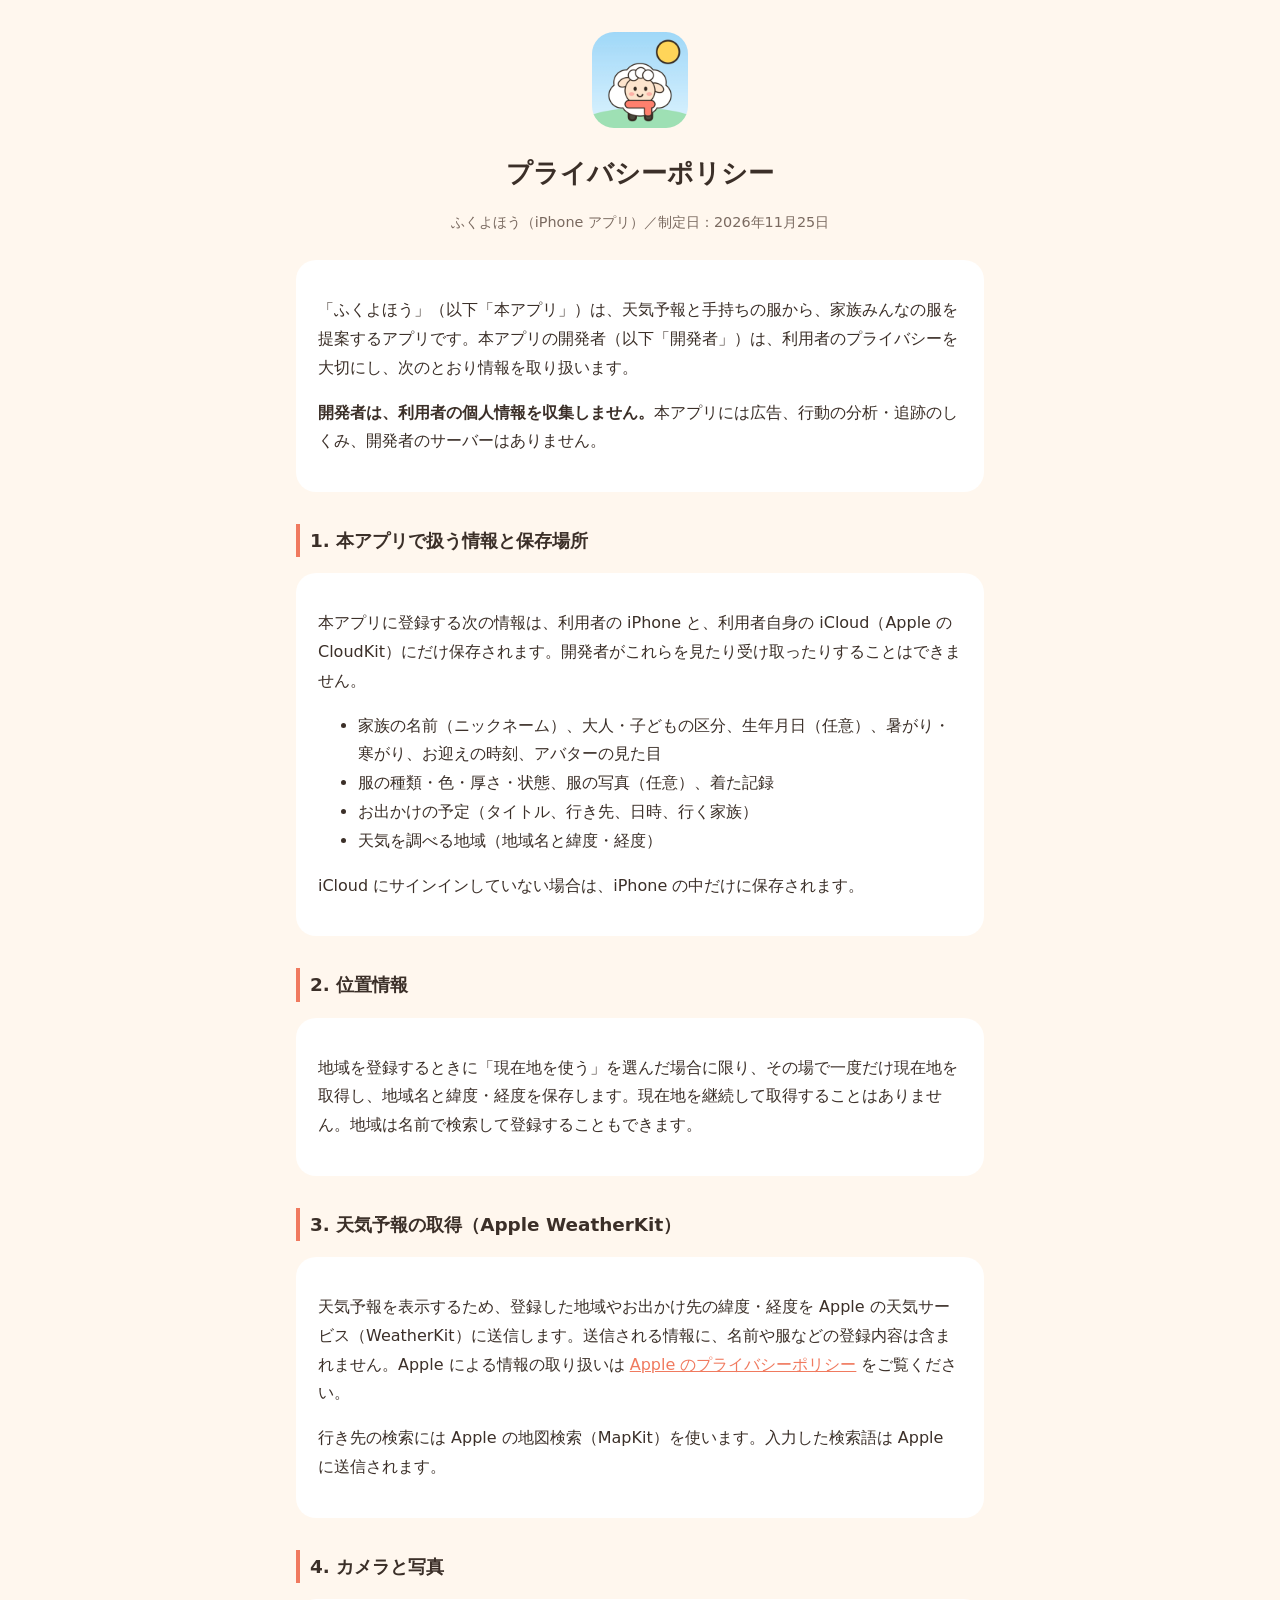
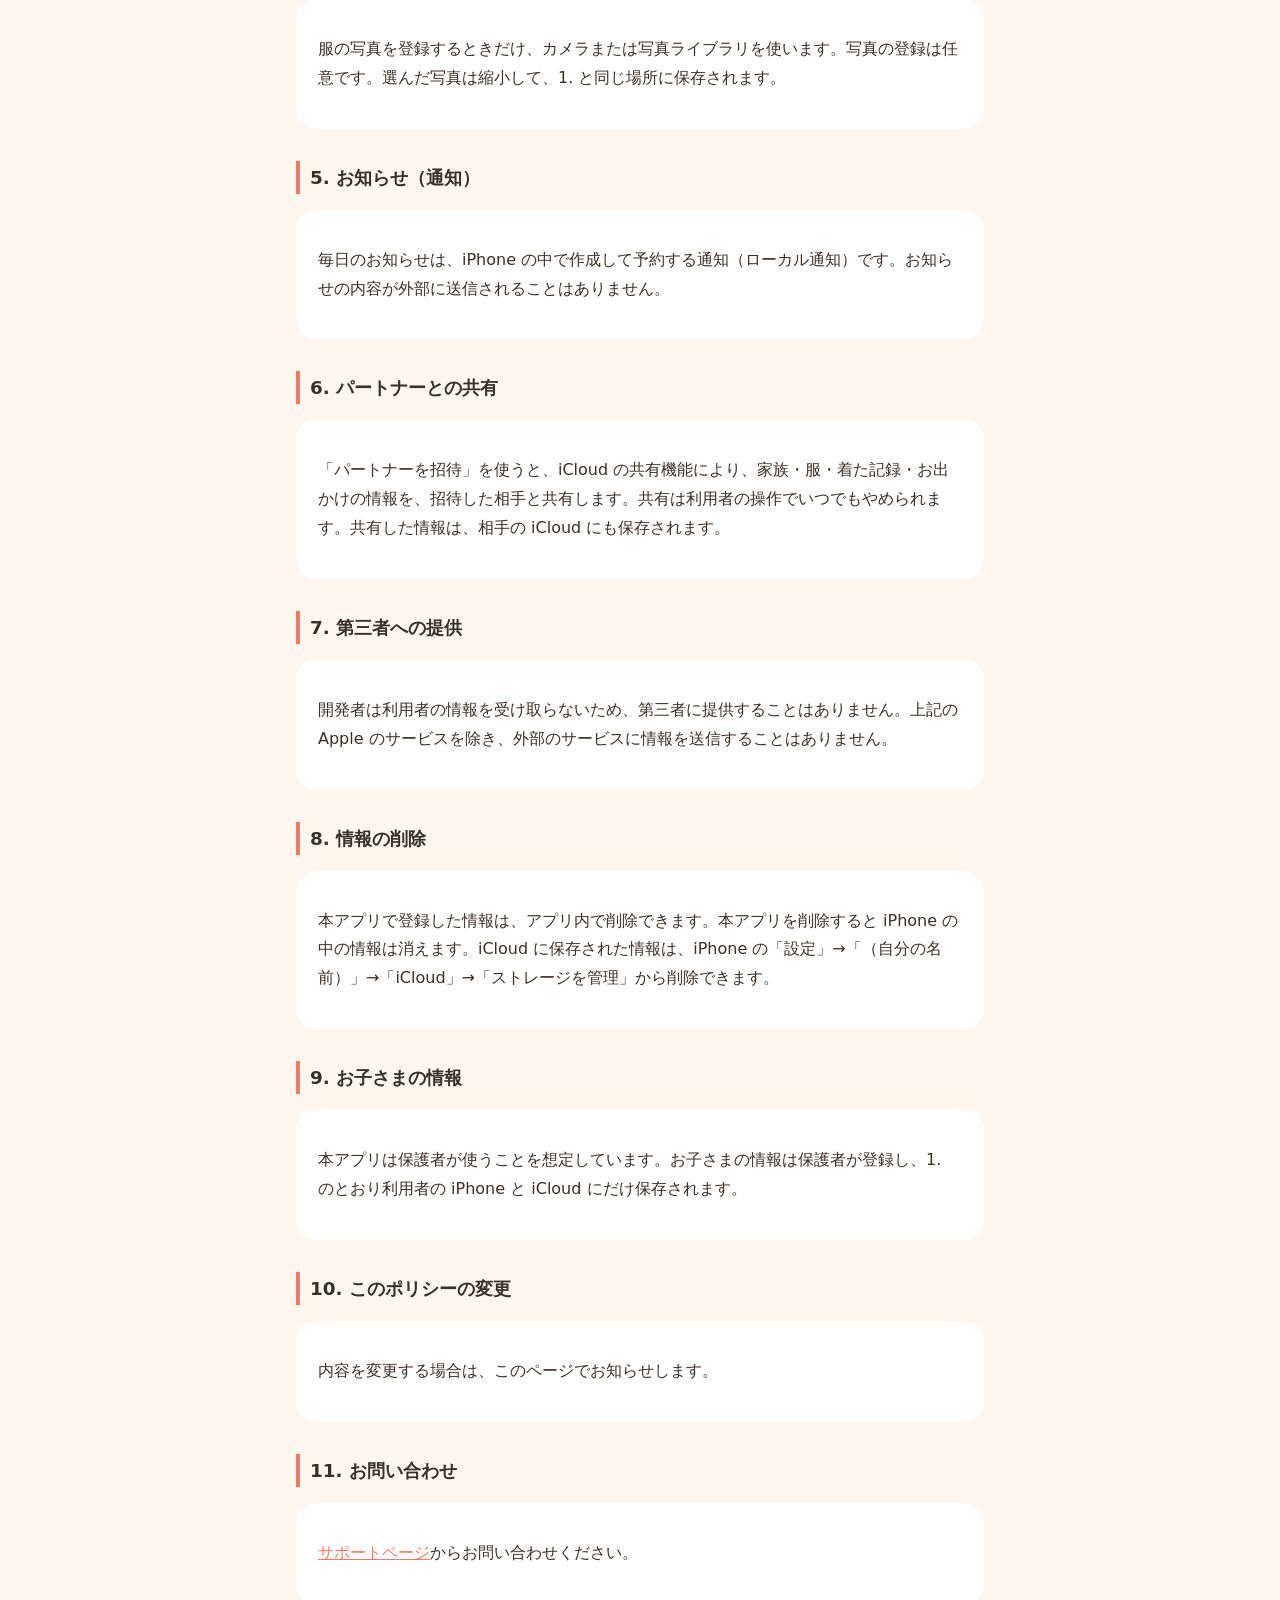
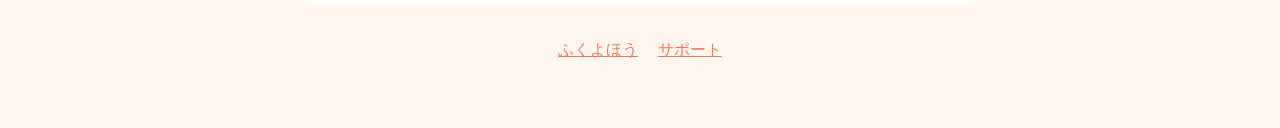
==== privacy.html @ 321d324b "ふくよほう：紹介・サポート・プライバシーポリシー" ====
<!doctype html>
<html lang="ja">
<head>
<meta charset="utf-8">
<meta name="viewport" content="width=device-width, initial-scale=1">
<title>プライバシーポリシー｜ふくよほう</title>
<link rel="stylesheet" href="style.css">
</head>
<body>
<main>
<header>
<img src="icon.png" alt="ふくよほうのアイコン">
<h1>プライバシーポリシー</h1>
<p class="muted">ふくよほう（iPhone アプリ）／制定日：2026年11月25日</p>
</header>

<section>
<p>「ふくよほう」（以下「本アプリ」）は、天気予報と手持ちの服から、家族みんなの服を提案するアプリです。本アプリの開発者（以下「開発者」）は、利用者のプライバシーを大切にし、次のとおり情報を取り扱います。</p>
<p><strong>開発者は、利用者の個人情報を収集しません。</strong>本アプリには広告、行動の分析・追跡のしくみ、開発者のサーバーはありません。</p>
</section>

<h2>1. 本アプリで扱う情報と保存場所</h2>
<section>
<p>本アプリに登録する次の情報は、利用者の iPhone と、利用者自身の iCloud（Apple の CloudKit）にだけ保存されます。開発者がこれらを見たり受け取ったりすることはできません。</p>
<ul>
<li>家族の名前（ニックネーム）、大人・子どもの区分、生年月日（任意）、暑がり・寒がり、お迎えの時刻、アバターの見た目</li>
<li>服の種類・色・厚さ・状態、服の写真（任意）、着た記録</li>
<li>お出かけの予定（タイトル、行き先、日時、行く家族）</li>
<li>天気を調べる地域（地域名と緯度・経度）</li>
</ul>
<p>iCloud にサインインしていない場合は、iPhone の中だけに保存されます。</p>
</section>

<h2>2. 位置情報</h2>
<section>
<p>地域を登録するときに「現在地を使う」を選んだ場合に限り、その場で一度だけ現在地を取得し、地域名と緯度・経度を保存します。現在地を継続して取得することはありません。地域は名前で検索して登録することもできます。</p>
</section>

<h2>3. 天気予報の取得（Apple WeatherKit）</h2>
<section>
<p>天気予報を表示するため、登録した地域やお出かけ先の緯度・経度を Apple の天気サービス（WeatherKit）に送信します。送信される情報に、名前や服などの登録内容は含まれません。Apple による情報の取り扱いは <a href="https://www.apple.com/jp/legal/privacy/">Apple のプライバシーポリシー</a> をご覧ください。</p>
<p>行き先の検索には Apple の地図検索（MapKit）を使います。入力した検索語は Apple に送信されます。</p>
</section>

<h2>4. カメラと写真</h2>
<section>
<p>服の写真を登録するときだけ、カメラまたは写真ライブラリを使います。写真の登録は任意です。選んだ写真は縮小して、1. と同じ場所に保存されます。</p>
</section>

<h2>5. お知らせ（通知）</h2>
<section>
<p>毎日のお知らせは、iPhone の中で作成して予約する通知（ローカル通知）です。お知らせの内容が外部に送信されることはありません。</p>
</section>

<h2>6. パートナーとの共有</h2>
<section>
<p>「パートナーを招待」を使うと、iCloud の共有機能により、家族・服・着た記録・お出かけの情報を、招待した相手と共有します。共有は利用者の操作でいつでもやめられます。共有した情報は、相手の iCloud にも保存されます。</p>
</section>

<h2>7. 第三者への提供</h2>
<section>
<p>開発者は利用者の情報を受け取らないため、第三者に提供することはありません。上記の Apple のサービスを除き、外部のサービスに情報を送信することはありません。</p>
</section>

<h2>8. 情報の削除</h2>
<section>
<p>本アプリで登録した情報は、アプリ内で削除できます。本アプリを削除すると iPhone の中の情報は消えます。iCloud に保存された情報は、iPhone の「設定」→「（自分の名前）」→「iCloud」→「ストレージを管理」から削除できます。</p>
</section>

<h2>9. お子さまの情報</h2>
<section>
<p>本アプリは保護者が使うことを想定しています。お子さまの情報は保護者が登録し、1. のとおり利用者の iPhone と iCloud にだけ保存されます。</p>
</section>

<h2>10. このポリシーの変更</h2>
<section>
<p>内容を変更する場合は、このページでお知らせします。</p>
</section>

<h2>11. お問い合わせ</h2>
<section>
<p><a href="support.html">サポートページ</a>からお問い合わせください。</p>
</section>

<nav><a href="index.html">ふくよほう</a><a href="support.html">サポート</a></nav>
</main>
</body>
</html>
---- style.css ----
:root { --bg: #fff7ee; --card: #ffffff; --ink: #3b2f28; --accent: #f07a5f; --muted: #7a6a60; }
@media (prefers-color-scheme: dark) { :root { --bg: #1f1a17; --card: #2a2420; --ink: #f3e9e1; --muted: #b9aaa0; } }
* { box-sizing: border-box; }
body { margin: 0; background: var(--bg); color: var(--ink); font-family: "Hiragino Maru Gothic ProN", "Hiragino Sans", system-ui, sans-serif; line-height: 1.8; }
main { max-width: 720px; margin: 0 auto; padding: 32px 16px 64px; }
header { text-align: center; margin-bottom: 24px; }
header img { width: 96px; height: 96px; border-radius: 22px; }
h1 { font-size: 1.6rem; margin: 12px 0 4px; }
h2 { font-size: 1.15rem; margin-top: 32px; border-left: 4px solid var(--accent); padding-left: 10px; }
section, .card { background: var(--card); border-radius: 20px; padding: 20px 22px; margin: 16px 0; }
a { color: var(--accent); }
.muted { color: var(--muted); font-size: .9rem; }
nav { text-align: center; margin-top: 32px; }
nav a { margin: 0 10px; }
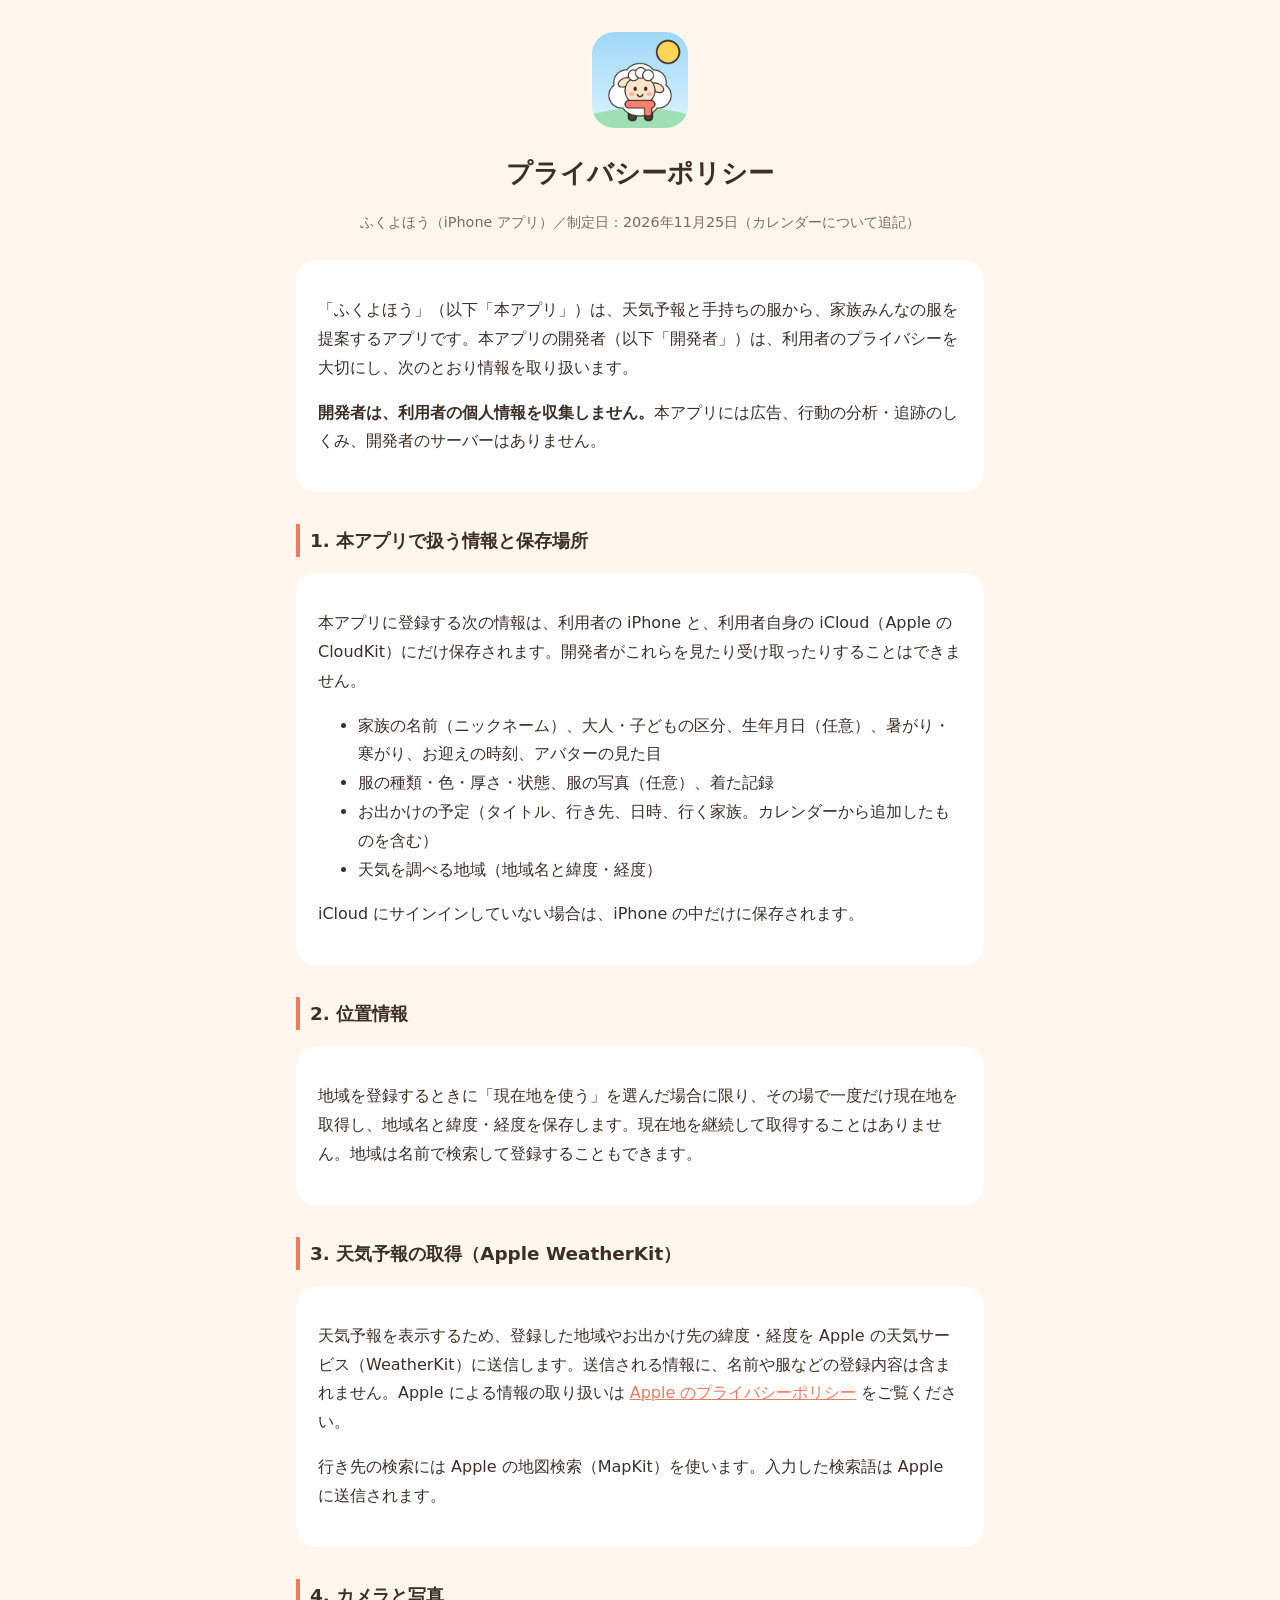
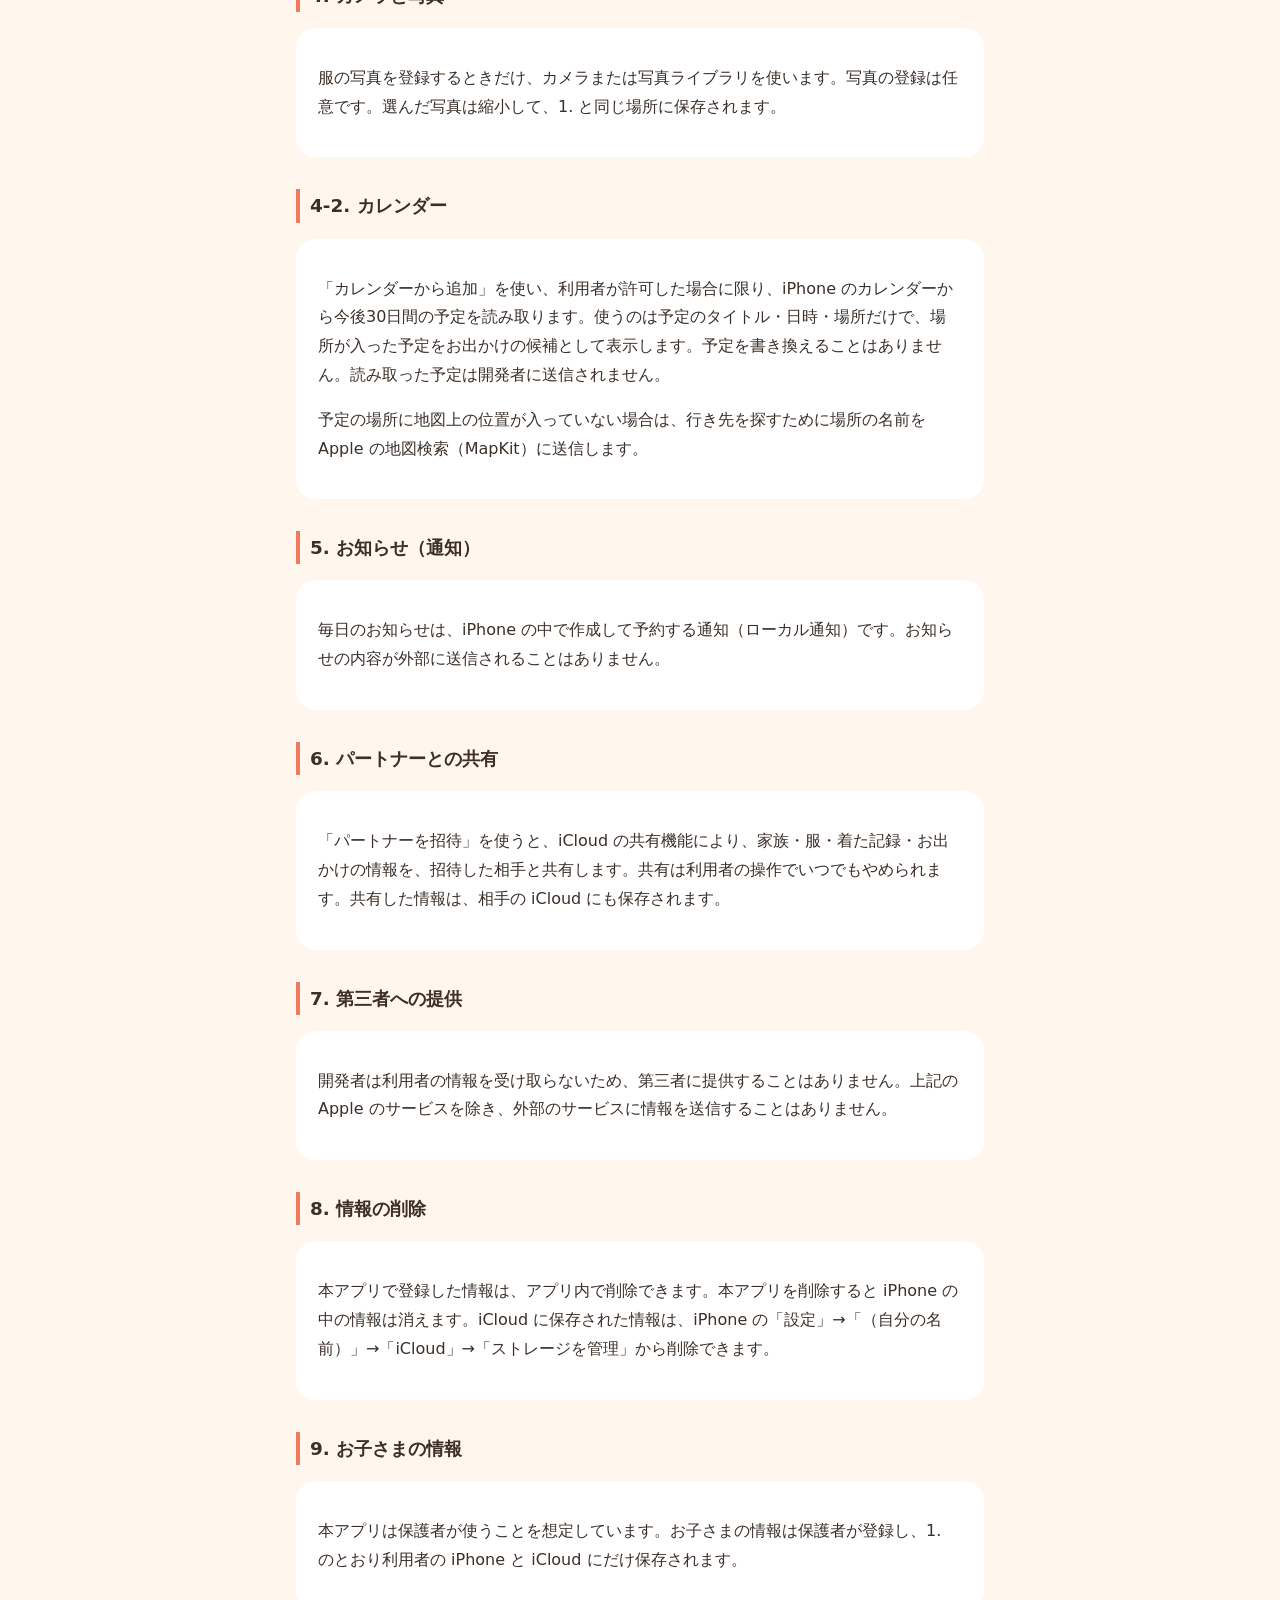
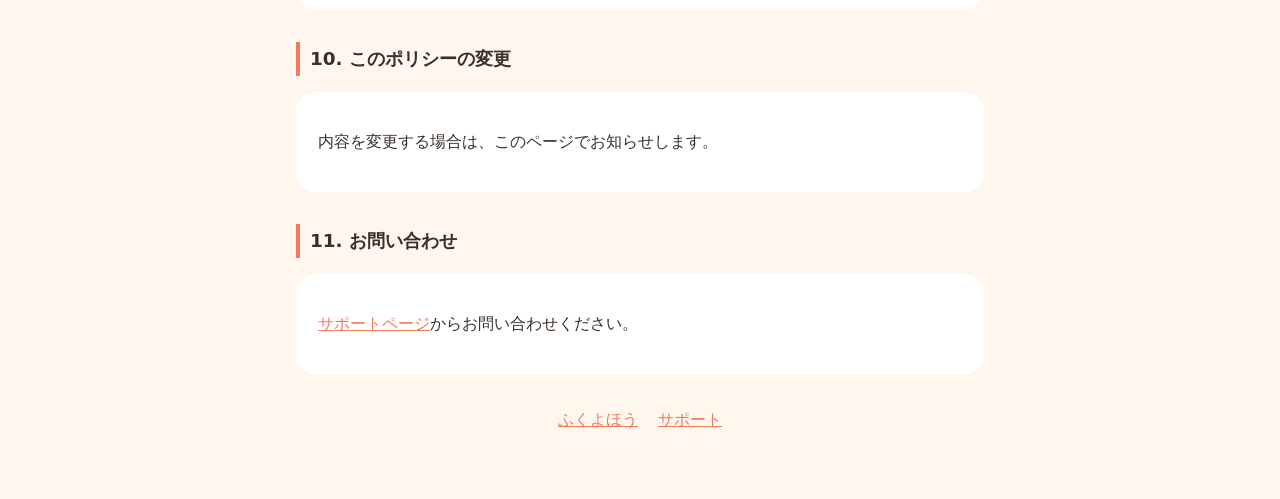
==== commit e08bf5f0: "プライバシーポリシー：カレンダーの読み取りについて追記" ====
--- a/privacy.html
+++ b/privacy.html
@@ -11,7 +11,7 @@
 <header>
 <img src="icon.png" alt="ふくよほうのアイコン">
 <h1>プライバシーポリシー</h1>
-<p class="muted">ふくよほう（iPhone アプリ）／制定日：2026年11月25日</p>
+<p class="muted">ふくよほう（iPhone アプリ）／制定日：2026年11月25日（カレンダーについて追記）</p>
 </header>
 
 <section>
@@ -25,7 +25,7 @@
 <ul>
 <li>家族の名前（ニックネーム）、大人・子どもの区分、生年月日（任意）、暑がり・寒がり、お迎えの時刻、アバターの見た目</li>
 <li>服の種類・色・厚さ・状態、服の写真（任意）、着た記録</li>
-<li>お出かけの予定（タイトル、行き先、日時、行く家族）</li>
+<li>お出かけの予定（タイトル、行き先、日時、行く家族。カレンダーから追加したものを含む）</li>
 <li>天気を調べる地域（地域名と緯度・経度）</li>
 </ul>
 <p>iCloud にサインインしていない場合は、iPhone の中だけに保存されます。</p>
@@ -45,6 +45,12 @@
 <h2>4. カメラと写真</h2>
 <section>
 <p>服の写真を登録するときだけ、カメラまたは写真ライブラリを使います。写真の登録は任意です。選んだ写真は縮小して、1. と同じ場所に保存されます。</p>
+</section>
+
+<h2>4-2. カレンダー</h2>
+<section>
+<p>「カレンダーから追加」を使い、利用者が許可した場合に限り、iPhone のカレンダーから今後30日間の予定を読み取ります。使うのは予定のタイトル・日時・場所だけで、場所が入った予定をお出かけの候補として表示します。予定を書き換えることはありません。読み取った予定は開発者に送信されません。</p>
+<p>予定の場所に地図上の位置が入っていない場合は、行き先を探すために場所の名前を Apple の地図検索（MapKit）に送信します。</p>
 </section>
 
 <h2>5. お知らせ（通知）</h2>
